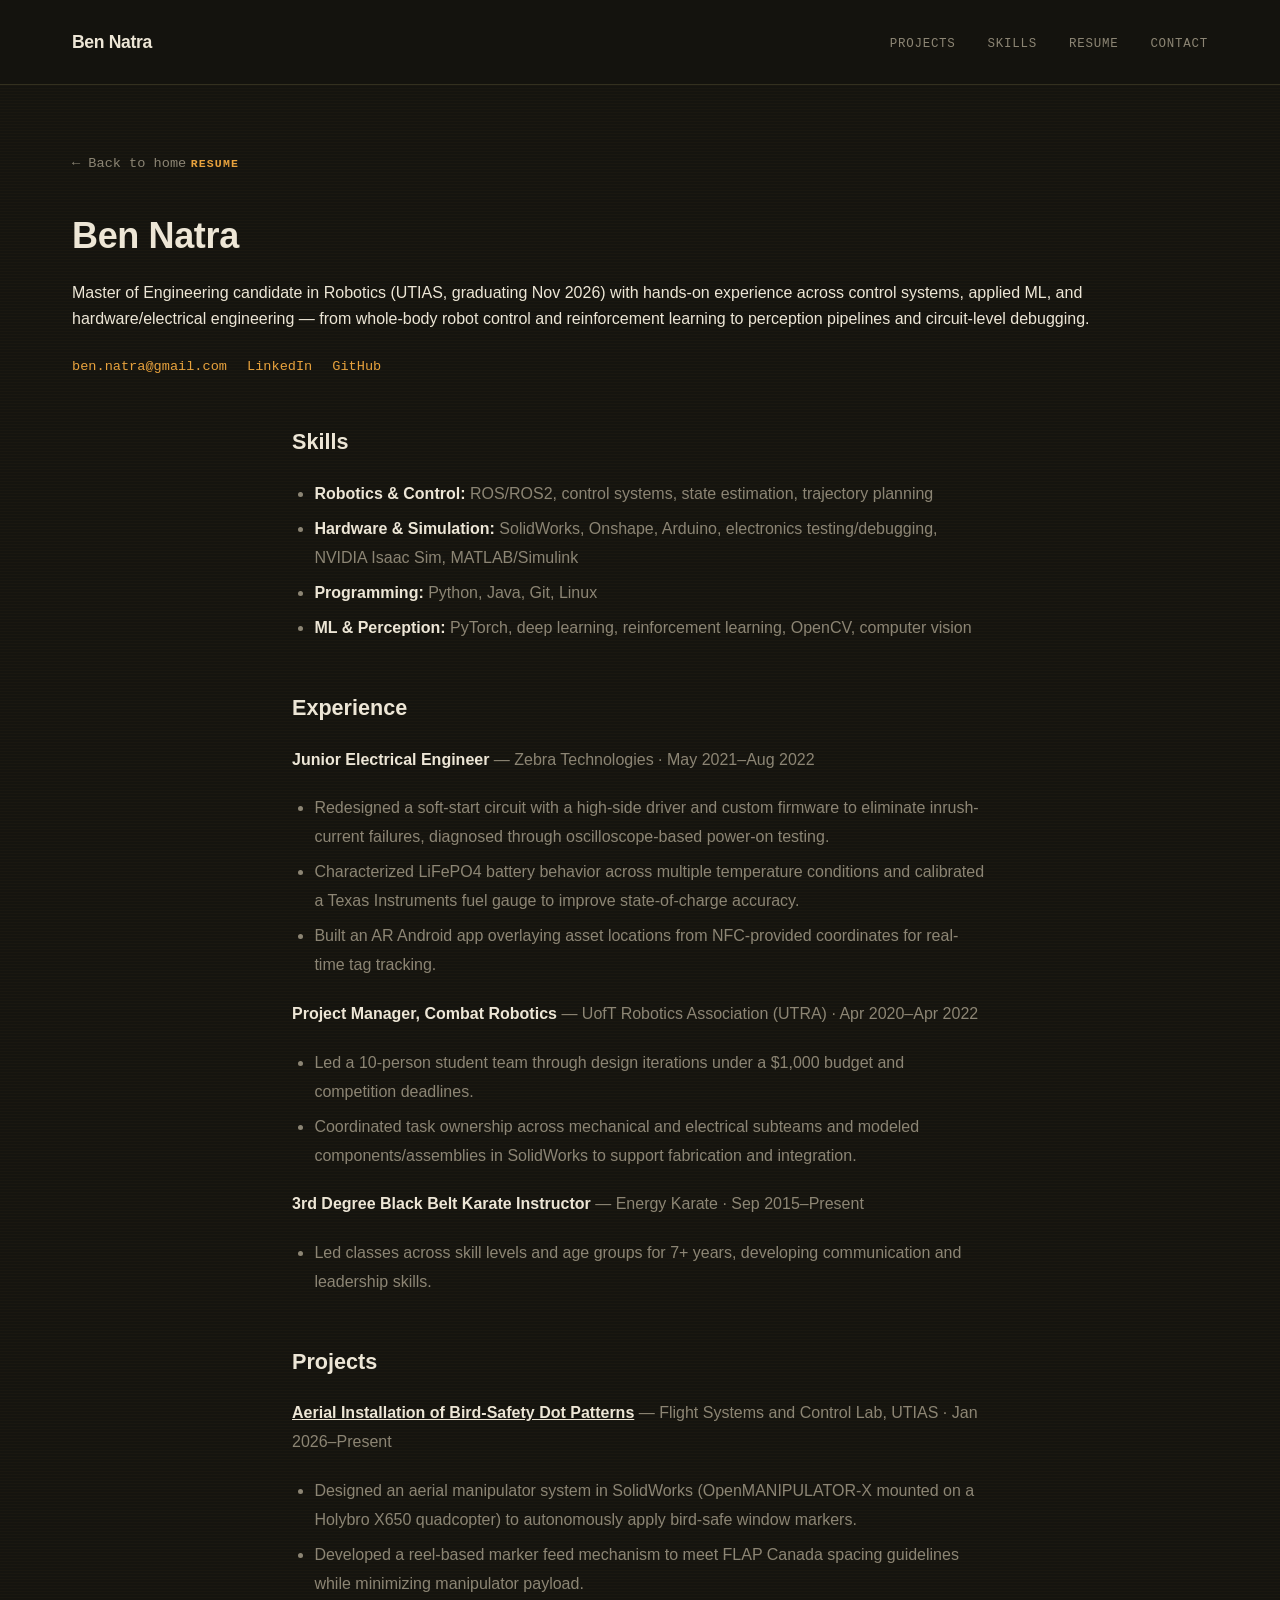
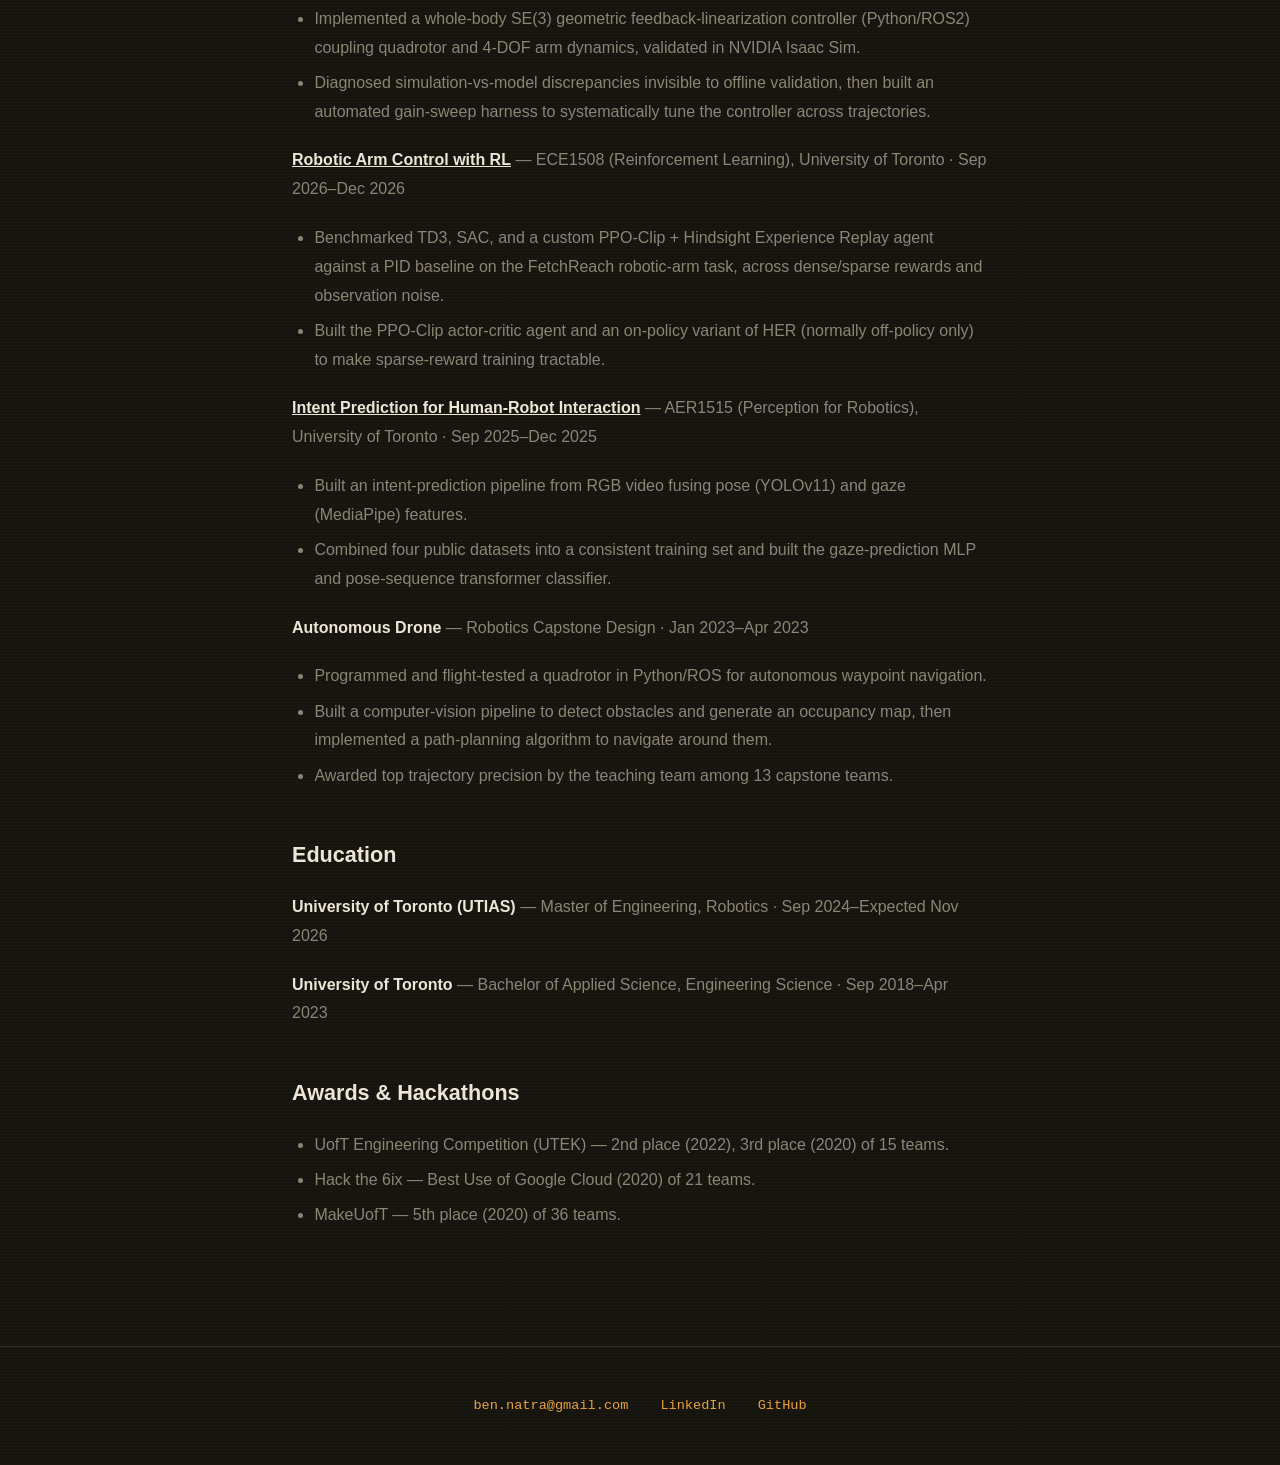
==== resume.html @ 95c32476 "added general resume page" ====
<!DOCTYPE html>
<html lang="en">
<head>
    <meta charset="UTF-8">
    <meta name="viewport" content="width=device-width, initial-scale=1.0">
    <title>Resume — Ben Natra</title>
    <link rel="stylesheet" href="style.css">
</head>
<body>
    <header>
        <div class="container">
            <nav>
                <a href="index.html" class="logo">Ben Natra</a>
                <ul class="nav-links">
                    <li><a href="index.html#projects">Projects</a></li>
                    <li><a href="index.html#skills">Skills</a></li>
                    <li><a href="resume.html">Resume</a></li>
                    <li><a href="index.html#contact">Contact</a></li>
                </ul>
            </nav>
        </div>
    </header>

    <section class="page-header">
        <div class="container">
            <a href="index.html" class="back-link">&larr; Back to home</a>
            <span class="project-tag">Resume</span>
            <h1>Ben Natra</h1>
            <p>Master of Engineering candidate in Robotics (UTIAS, graduating Nov 2026) with hands-on experience across control systems, applied ML, and hardware/electrical engineering &mdash; from whole-body robot control and reinforcement learning to perception pipelines and circuit-level debugging.</p>
            <div class="project-links">
                <a href="mailto:ben.natra@gmail.com">ben.natra@gmail.com</a>
                <a href="https://www.linkedin.com/in/ben-natra-1a329717a/">LinkedIn</a>
                <a href="https://github.com/BenNatIh">GitHub</a>
            </div>
        </div>
    </section>

    <section class="container prose">
        <h2>Skills</h2>
        <ul>
            <li><strong>Robotics &amp; Control:</strong> ROS/ROS2, control systems, state estimation, trajectory planning</li>
            <li><strong>Hardware &amp; Simulation:</strong> SolidWorks, Onshape, Arduino, electronics testing/debugging, NVIDIA Isaac Sim, MATLAB/Simulink</li>
            <li><strong>Programming:</strong> Python, Java, Git, Linux</li>
            <li><strong>ML &amp; Perception:</strong> PyTorch, deep learning, reinforcement learning, OpenCV, computer vision</li>
        </ul>

        <h2>Experience</h2>
        <p><strong>Junior Electrical Engineer</strong> &mdash; Zebra Technologies &middot; May 2021&ndash;Aug 2022</p>
        <ul>
            <li>Redesigned a soft-start circuit with a high-side driver and custom firmware to eliminate inrush-current failures, diagnosed through oscilloscope-based power-on testing.</li>
            <li>Characterized LiFePO4 battery behavior across multiple temperature conditions and calibrated a Texas Instruments fuel gauge to improve state-of-charge accuracy.</li>
            <li>Built an AR Android app overlaying asset locations from NFC-provided coordinates for real-time tag tracking.</li>
        </ul>

        <p><strong>Project Manager, Combat Robotics</strong> &mdash; UofT Robotics Association (UTRA) &middot; Apr 2020&ndash;Apr 2022</p>
        <ul>
            <li>Led a 10-person student team through design iterations under a $1,000 budget and competition deadlines.</li>
            <li>Coordinated task ownership across mechanical and electrical subteams and modeled components/assemblies in SolidWorks to support fabrication and integration.</li>
        </ul>

        <p><strong>3rd Degree Black Belt Karate Instructor</strong> &mdash; Energy Karate &middot; Sep 2015&ndash;Present</p>
        <ul>
            <li>Led classes across skill levels and age groups for 7+ years, developing communication and leadership skills.</li>
        </ul>

        <h2>Projects</h2>
        <p><strong><a href="projects/aerial-manipulator.html">Aerial Installation of Bird-Safety Dot Patterns</a></strong> &mdash; Flight Systems and Control Lab, UTIAS &middot; Jan 2026&ndash;Present</p>
        <ul>
            <li>Designed an aerial manipulator system in SolidWorks (OpenMANIPULATOR-X mounted on a Holybro X650 quadcopter) to autonomously apply bird-safe window markers.</li>
            <li>Developed a reel-based marker feed mechanism to meet FLAP Canada spacing guidelines while minimizing manipulator payload.</li>
            <li>Implemented a whole-body SE(3) geometric feedback-linearization controller (Python/ROS2) coupling quadrotor and 4-DOF arm dynamics, validated in NVIDIA Isaac Sim.</li>
            <li>Diagnosed simulation-vs-model discrepancies invisible to offline validation, then built an automated gain-sweep harness to systematically tune the controller across trajectories.</li>
        </ul>

        <p><strong><a href="projects/robotic-arm-rl.html">Robotic Arm Control with RL</a></strong> &mdash; ECE1508 (Reinforcement Learning), University of Toronto &middot; Sep 2026&ndash;Dec 2026</p>
        <ul>
            <li>Benchmarked TD3, SAC, and a custom PPO-Clip + Hindsight Experience Replay agent against a PID baseline on the FetchReach robotic-arm task, across dense/sparse rewards and observation noise.</li>
            <li>Built the PPO-Clip actor-critic agent and an on-policy variant of HER (normally off-policy only) to make sparse-reward training tractable.</li>
        </ul>

        <p><strong><a href="projects/hri-intent-prediction.html">Intent Prediction for Human-Robot Interaction</a></strong> &mdash; AER1515 (Perception for Robotics), University of Toronto &middot; Sep 2025&ndash;Dec 2025</p>
        <ul>
            <li>Built an intent-prediction pipeline from RGB video fusing pose (YOLOv11) and gaze (MediaPipe) features.</li>
            <li>Combined four public datasets into a consistent training set and built the gaze-prediction MLP and pose-sequence transformer classifier.</li>
        </ul>

        <p><strong>Autonomous Drone</strong> &mdash; Robotics Capstone Design &middot; Jan 2023&ndash;Apr 2023</p>
        <ul>
            <li>Programmed and flight-tested a quadrotor in Python/ROS for autonomous waypoint navigation.</li>
            <li>Built a computer-vision pipeline to detect obstacles and generate an occupancy map, then implemented a path-planning algorithm to navigate around them.</li>
            <li>Awarded top trajectory precision by the teaching team among 13 capstone teams.</li>
        </ul>

        <h2>Education</h2>
        <p><strong>University of Toronto (UTIAS)</strong> &mdash; Master of Engineering, Robotics &middot; Sep 2024&ndash;Expected Nov 2026</p>
        <p><strong>University of Toronto</strong> &mdash; Bachelor of Applied Science, Engineering Science &middot; Sep 2018&ndash;Apr 2023</p>

        <h2>Awards &amp; Hackathons</h2>
        <ul>
            <li>UofT Engineering Competition (UTEK) &mdash; 2nd place (2022), 3rd place (2020) of 15 teams.</li>
            <li>Hack the 6ix &mdash; Best Use of Google Cloud (2020) of 21 teams.</li>
            <li>MakeUofT &mdash; 5th place (2020) of 36 teams.</li>
        </ul>
    </section>

    <footer>
        <div class="container">
            <div class="footer-links">
                <a href="mailto:ben.natra@gmail.com">ben.natra@gmail.com</a>
                <a href="https://www.linkedin.com/in/ben-natra-1a329717a/">LinkedIn</a>
                <a href="https://github.com/BenNatIh">GitHub</a>
            </div>
        </div>
    </footer>
</body>
</html>
---- style.css ----
* {
    margin: 0;
    padding: 0;
    box-sizing: border-box;
}

:root {
    --bg: #15140f;
    --panel: #1d1b14;
    --text: #ede6d6;
    --text-muted: #8c8574;
    --accent: #e8a23d;
    --accent-dark: #c98a2e;
    --border: #33301f;
    --mono: ui-monospace, 'SF Mono', 'Cascadia Code', Consolas, 'Courier New', monospace;
    --sans: -apple-system, BlinkMacSystemFont, 'Segoe UI', Roboto, 'Helvetica Neue', sans-serif;
}

body {
    font-family: var(--sans);
    background-color: var(--bg);
    background-image: repeating-linear-gradient(0deg, rgba(232, 162, 61, 0.025) 0px, rgba(232, 162, 61, 0.025) 1px, transparent 1px, transparent 3px);
    color: var(--text);
    line-height: 1.6;
}

a {
    color: inherit;
}

#projects,
#skills,
#contact {
    scroll-margin-top: 100px;
}

/* Navigation & Hero */
header {
    border-bottom: 1px solid var(--border);
    padding: 1.75rem 0;
    position: sticky;
    top: 0;
    background: rgba(21, 20, 15, 0.92);
    backdrop-filter: blur(10px);
    z-index: 100;
}

.container {
    max-width: 1200px;
    margin: 0 auto;
    padding: 0 2rem;
}

nav {
    display: flex;
    justify-content: space-between;
    align-items: center;
}

.logo {
    font-size: 1.1rem;
    font-weight: 800;
    letter-spacing: -0.02em;
    text-decoration: none;
    color: var(--text);
}

.nav-links {
    display: flex;
    gap: 2rem;
    list-style: none;
}

.nav-links a {
    color: var(--text-muted);
    text-decoration: none;
    font-family: var(--mono);
    font-size: 0.78rem;
    letter-spacing: 0.06em;
    text-transform: uppercase;
    transition: color 0.2s;
}

.nav-links a:hover {
    color: var(--accent);
}

/* Hero section */
.hero {
    padding: 5.5rem 0 6rem;
    border-bottom: 1px solid var(--border);
}

.hero h1 {
    font-size: 3.25rem;
    font-weight: 800;
    line-height: 1.08;
    letter-spacing: -0.02em;
    margin-bottom: 1rem;
    max-width: 14ch;
}

.hero .accent {
    color: var(--accent);
}

.hero p {
    font-size: 1.1rem;
    color: var(--text-muted);
    max-width: 560px;
    margin-bottom: 2rem;
}

.hero-contact {
    display: flex;
    gap: 1.5rem;
    flex-wrap: wrap;
    margin-bottom: 2rem;
    font-family: var(--mono);
    font-size: 0.85rem;
}

.hero-contact a {
    color: var(--text-muted);
    text-decoration: none;
    display: inline-flex;
    align-items: center;
    gap: 0.4rem;
    transition: color 0.2s;
}

.hero-contact a:hover {
    color: var(--accent);
}

.cta-buttons {
    display: flex;
    gap: 1rem;
    flex-wrap: wrap;
}

.btn {
    padding: 0.75rem 1.5rem;
    border-radius: 3px;
    text-decoration: none;
    font-weight: 600;
    font-size: 0.95rem;
    transition: all 0.2s;
    border: 1px solid var(--border);
    cursor: pointer;
}

.btn-primary {
    background: var(--accent);
    color: var(--bg);
    border-color: var(--accent);
}

.btn-primary:hover {
    background: var(--accent-dark);
    border-color: var(--accent-dark);
}

.btn-secondary {
    background: transparent;
    color: var(--text);
}

.btn-secondary:hover {
    border-color: var(--accent);
    color: var(--accent);
}

/* Projects section */
.projects {
    padding: 6rem 0;
}

.section-title {
    font-size: 1.75rem;
    font-weight: 800;
    letter-spacing: -0.01em;
    margin-bottom: 3rem;
    position: relative;
    padding-left: 1rem;
}

.section-title::before {
    content: '';
    position: absolute;
    width: 3px;
    height: 1.7rem;
    background: var(--accent);
    left: 0;
    top: 0.15rem;
}

.projects-grid {
    display: grid;
    gap: 2rem;
    grid-template-columns: repeat(auto-fit, minmax(500px, 1fr));
}

.project-card {
    position: relative;
    border: 1px solid var(--border);
    border-top: 2px solid var(--accent);
    border-radius: 3px;
    overflow: hidden;
    transition: all 0.2s;
    background: var(--panel);
}

.project-card:hover {
    border-color: var(--accent);
    box-shadow: 0 0 0 1px rgba(232, 162, 61, 0.25);
}

.project-card .card-link {
    position: absolute;
    inset: 0;
    z-index: 1;
}

.project-card .project-links,
.project-card .card-link-exempt {
    position: relative;
    z-index: 2;
}

.project-image {
    width: 100%;
    height: 250px;
    background: linear-gradient(135deg, #201e15, #15140f);
    display: flex;
    align-items: center;
    justify-content: center;
    font-size: 3rem;
    overflow: hidden;
}

.project-image img,
.project-image video {
    width: 100%;
    height: 100%;
    object-fit: cover;
}

.project-content {
    padding: 2rem;
}

.project-tag {
    display: inline-block;
    font-family: var(--mono);
    color: var(--accent);
    padding: 0;
    font-size: 0.72rem;
    font-weight: 600;
    margin-bottom: 0.9rem;
    text-transform: uppercase;
    letter-spacing: 0.1em;
}

.project-title {
    font-size: 1.4rem;
    font-weight: 700;
    letter-spacing: -0.01em;
    margin-bottom: 0.75rem;
}

.project-description {
    color: var(--text-muted);
    margin-bottom: 1.5rem;
    line-height: 1.7;
}

.project-tech {
    display: flex;
    flex-wrap: wrap;
    gap: 0.5rem;
    margin-bottom: 1.5rem;
}

.tech-badge {
    font-family: var(--mono);
    background: rgba(232, 162, 61, 0.08);
    border: 1px solid rgba(232, 162, 61, 0.3);
    color: var(--accent);
    padding: 0.3rem 0.6rem;
    border-radius: 2px;
    font-size: 0.72rem;
    letter-spacing: 0.02em;
}

.project-links {
    display: flex;
    gap: 1.25rem;
}

.project-links a {
    color: var(--accent);
    text-decoration: none;
    font-family: var(--mono);
    font-size: 0.85rem;
    font-weight: 500;
    transition: color 0.2s;
}

.project-links a:hover {
    color: var(--accent-dark);
    text-decoration: underline;
}

/* Skills section */
.skills {
    padding: 6rem 0;
    border-top: 1px solid var(--border);
}

.skills-grid {
    display: grid;
    gap: 2rem;
    grid-template-columns: repeat(auto-fit, minmax(250px, 1fr));
}

.skill-category h3 {
    font-family: var(--mono);
    color: var(--accent);
    margin-bottom: 1rem;
    font-size: 0.85rem;
    text-transform: uppercase;
    letter-spacing: 0.08em;
}

.skill-list {
    list-style: none;
    display: flex;
    flex-wrap: wrap;
    gap: 0.6rem;
}

.skill-item {
    font-family: var(--mono);
    background: rgba(232, 162, 61, 0.06);
    border: 1px solid rgba(232, 162, 61, 0.25);
    color: var(--text);
    padding: 0.45rem 0.85rem;
    border-radius: 2px;
    font-size: 0.82rem;
}

/* Footer */
footer {
    border-top: 1px solid var(--border);
    padding: 3rem 0;
    color: var(--text-muted);
    text-align: center;
}

.footer-info {
    display: grid;
    grid-template-columns: repeat(auto-fit, minmax(220px, 1fr));
    gap: 2rem;
    text-align: left;
    padding-bottom: 2rem;
    margin-bottom: 2rem;
    border-bottom: 1px solid var(--border);
}

.footer-info-label {
    font-family: var(--mono);
    font-size: 0.72rem;
    text-transform: uppercase;
    letter-spacing: 0.1em;
    color: var(--accent);
    margin-bottom: 0.6rem;
}

.footer-info-value {
    font-family: var(--mono);
    font-size: 0.82rem;
    line-height: 1.8;
    color: var(--text-muted);
}

.footer-links {
    display: flex;
    justify-content: center;
    gap: 2rem;
    font-family: var(--mono);
    font-size: 0.85rem;
}

.footer-links a {
    color: var(--accent);
    text-decoration: none;
}

.footer-links a:hover {
    color: var(--accent-dark);
}

/* Project detail pages */
.page-header {
    padding: 4rem 0 3rem;
}

.back-link {
    display: inline-flex;
    align-items: center;
    gap: 0.5rem;
    color: var(--text-muted);
    text-decoration: none;
    font-family: var(--mono);
    font-size: 0.85rem;
    margin-bottom: 2rem;
    transition: color 0.2s;
}

.back-link:hover {
    color: var(--accent);
}

.page-header h1 {
    font-size: 2.25rem;
    font-weight: 800;
    letter-spacing: -0.01em;
    margin-bottom: 1rem;
}

.page-header .project-tag {
    margin-bottom: 1rem;
}

.page-header .project-links {
    margin-top: 1.5rem;
}

.prose {
    padding-bottom: 6rem;
    max-width: 760px;
}

.prose h2 {
    font-size: 1.35rem;
    font-weight: 700;
    margin: 3rem 0 1.25rem;
    color: var(--text);
}

.prose h2:first-child {
    margin-top: 0;
}

.prose p {
    color: var(--text-muted);
    margin-bottom: 1.25rem;
    line-height: 1.8;
}

.prose ul, .prose ol {
    color: var(--text-muted);
    margin-bottom: 1.25rem;
    padding-left: 1.4rem;
    line-height: 1.8;
}

.prose li {
    margin-bottom: 0.4rem;
}

.prose strong {
    color: var(--text);
}

.prose video, .prose img {
    width: 100%;
    border-radius: 3px;
    border: 1px solid var(--border);
    margin-bottom: 1.25rem;
}

.prose table {
    width: 100%;
    border-collapse: collapse;
    margin-bottom: 1.5rem;
    font-size: 0.88rem;
    font-variant-numeric: tabular-nums;
}

.prose th, .prose td {
    text-align: left;
    padding: 0.6rem 0.8rem;
    border: 1px solid var(--border);
}

.prose th {
    font-family: var(--mono);
    font-size: 0.78rem;
    text-transform: uppercase;
    letter-spacing: 0.04em;
    color: var(--accent);
    background: rgba(232, 162, 61, 0.06);
}

.prose td {
    color: var(--text-muted);
}

/* Responsive */
@media (max-width: 768px) {
    .hero h1 {
        font-size: 2.25rem;
        max-width: none;
    }

    .projects-grid {
        grid-template-columns: 1fr;
    }

    .nav-links {
        gap: 1rem;
    }

    .section-title {
        font-size: 1.4rem;
    }

    .page-header h1 {
        font-size: 1.75rem;
    }
}

@media (prefers-reduced-motion: reduce) {
    * {
        transition: none !important;
        animation: none !important;
    }
}
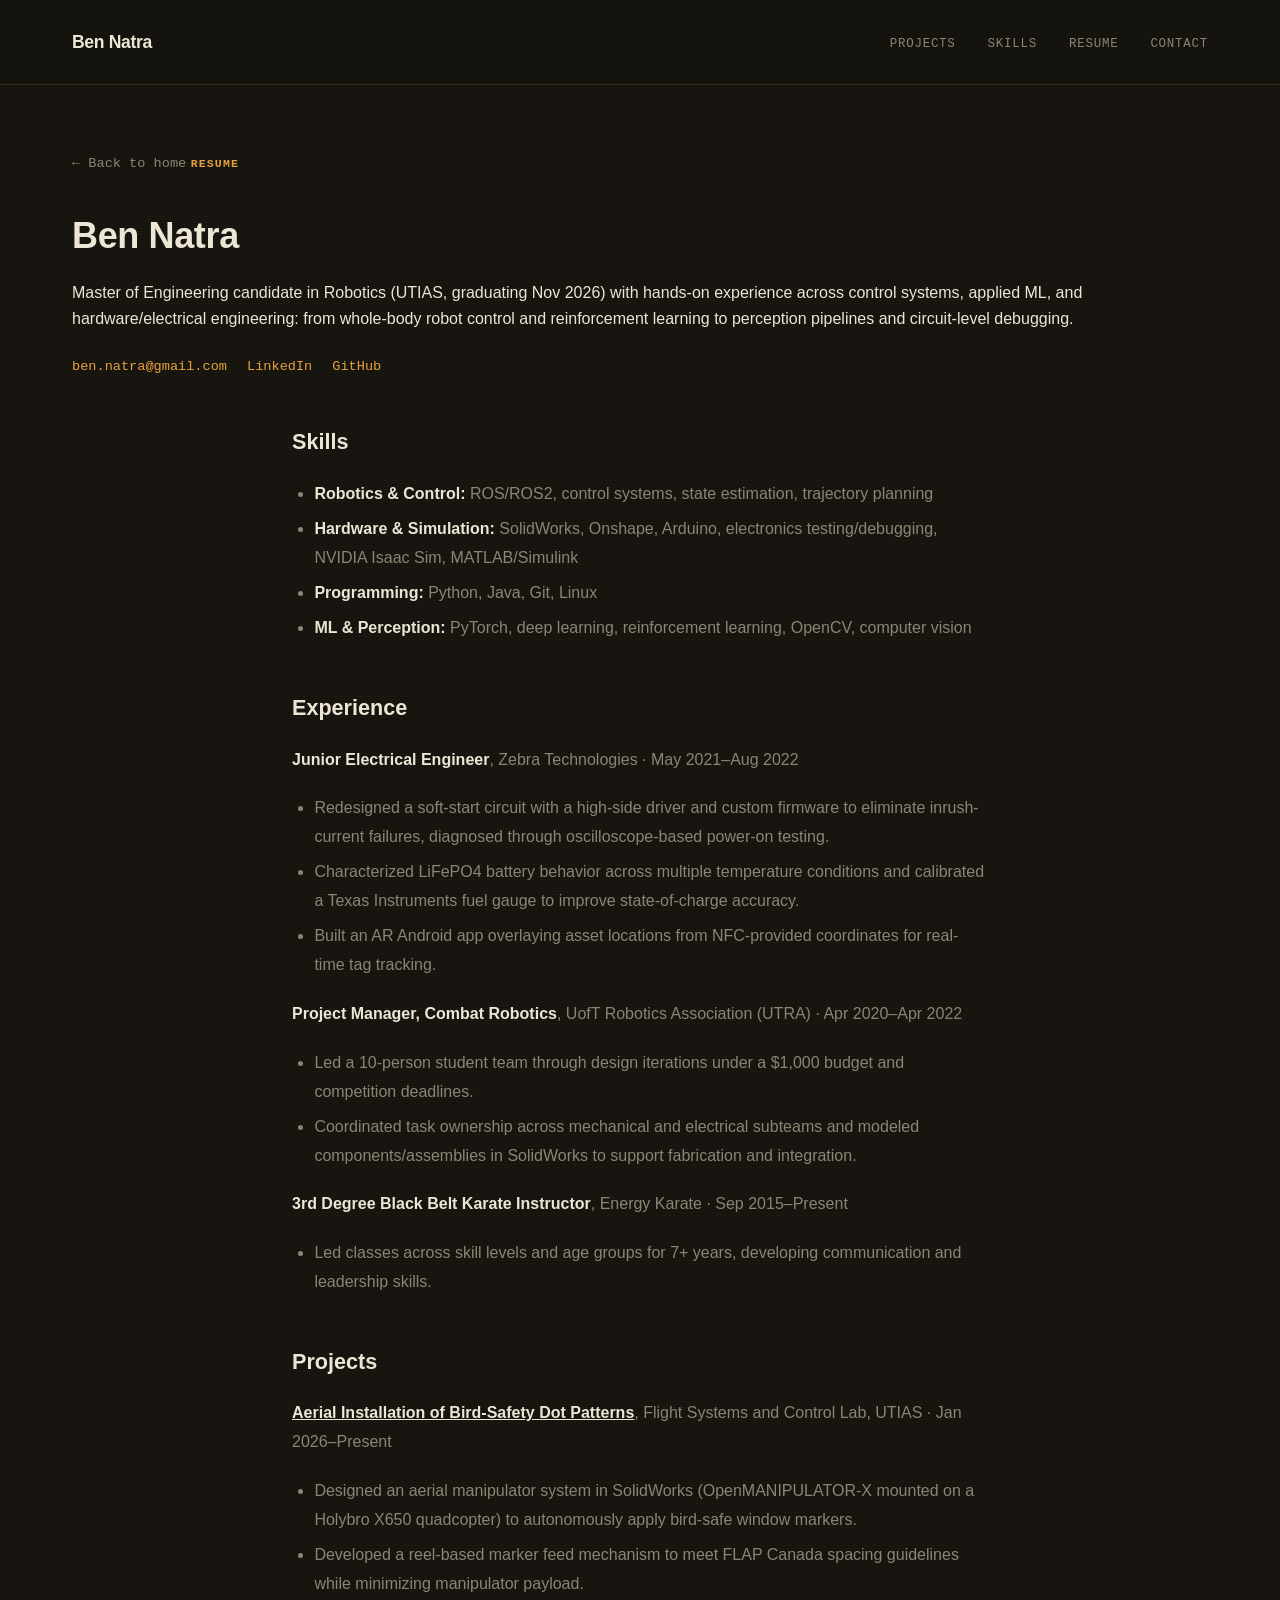
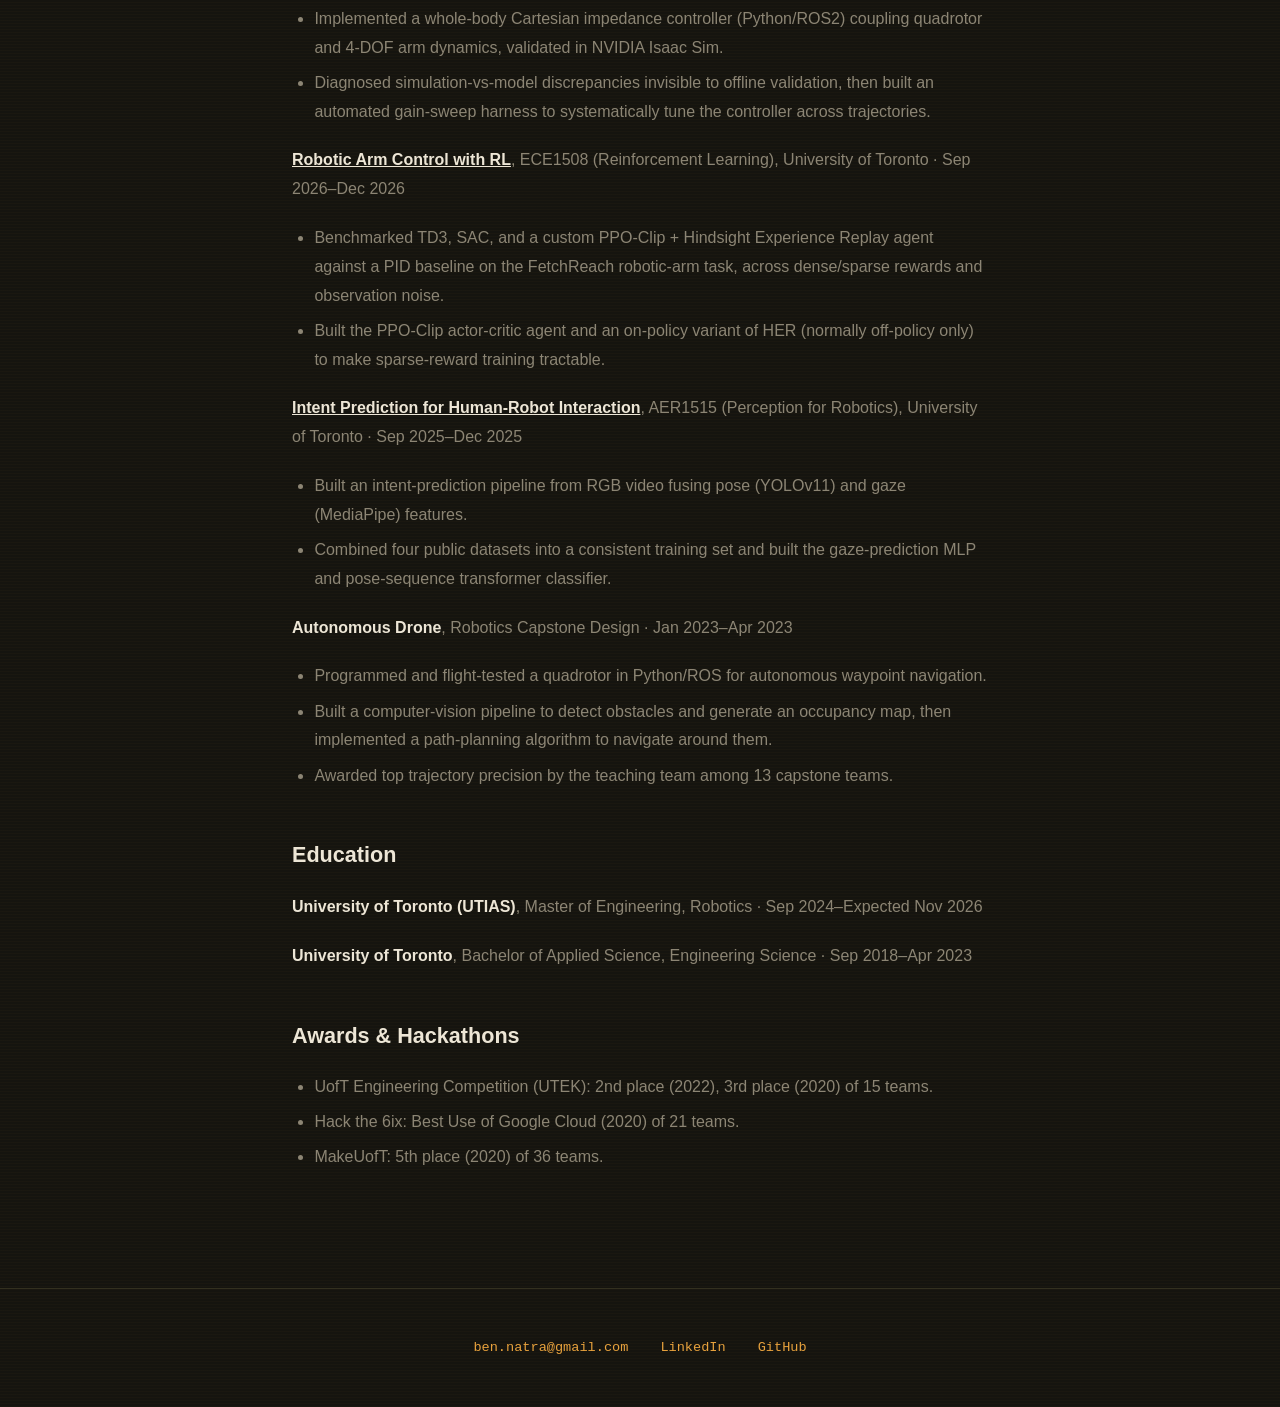
==== commit 1ea67327: "some minor changes to phrasing" ====
--- a/resume.html
+++ b/resume.html
@@ -3,7 +3,7 @@
 <head>
     <meta charset="UTF-8">
     <meta name="viewport" content="width=device-width, initial-scale=1.0">
-    <title>Resume — Ben Natra</title>
+    <title>Resume | Ben Natra</title>
     <link rel="stylesheet" href="style.css">
 </head>
 <body>
@@ -26,7 +26,7 @@
             <a href="index.html" class="back-link">&larr; Back to home</a>
             <span class="project-tag">Resume</span>
             <h1>Ben Natra</h1>
-            <p>Master of Engineering candidate in Robotics (UTIAS, graduating Nov 2026) with hands-on experience across control systems, applied ML, and hardware/electrical engineering &mdash; from whole-body robot control and reinforcement learning to perception pipelines and circuit-level debugging.</p>
+            <p>Master of Engineering candidate in Robotics (UTIAS, graduating Nov 2026) with hands-on experience across control systems, applied ML, and hardware/electrical engineering: from whole-body robot control and reinforcement learning to perception pipelines and circuit-level debugging.</p>
             <div class="project-links">
                 <a href="mailto:ben.natra@gmail.com">ben.natra@gmail.com</a>
                 <a href="https://www.linkedin.com/in/ben-natra-1a329717a/">LinkedIn</a>
@@ -45,46 +45,46 @@
         </ul>
 
         <h2>Experience</h2>
-        <p><strong>Junior Electrical Engineer</strong> &mdash; Zebra Technologies &middot; May 2021&ndash;Aug 2022</p>
+        <p><strong>Junior Electrical Engineer</strong>, Zebra Technologies &middot; May 2021&ndash;Aug 2022</p>
         <ul>
             <li>Redesigned a soft-start circuit with a high-side driver and custom firmware to eliminate inrush-current failures, diagnosed through oscilloscope-based power-on testing.</li>
             <li>Characterized LiFePO4 battery behavior across multiple temperature conditions and calibrated a Texas Instruments fuel gauge to improve state-of-charge accuracy.</li>
             <li>Built an AR Android app overlaying asset locations from NFC-provided coordinates for real-time tag tracking.</li>
         </ul>
 
-        <p><strong>Project Manager, Combat Robotics</strong> &mdash; UofT Robotics Association (UTRA) &middot; Apr 2020&ndash;Apr 2022</p>
+        <p><strong>Project Manager, Combat Robotics</strong>, UofT Robotics Association (UTRA) &middot; Apr 2020&ndash;Apr 2022</p>
         <ul>
             <li>Led a 10-person student team through design iterations under a $1,000 budget and competition deadlines.</li>
             <li>Coordinated task ownership across mechanical and electrical subteams and modeled components/assemblies in SolidWorks to support fabrication and integration.</li>
         </ul>
 
-        <p><strong>3rd Degree Black Belt Karate Instructor</strong> &mdash; Energy Karate &middot; Sep 2015&ndash;Present</p>
+        <p><strong>3rd Degree Black Belt Karate Instructor</strong>, Energy Karate &middot; Sep 2015&ndash;Present</p>
         <ul>
             <li>Led classes across skill levels and age groups for 7+ years, developing communication and leadership skills.</li>
         </ul>
 
         <h2>Projects</h2>
-        <p><strong><a href="projects/aerial-manipulator.html">Aerial Installation of Bird-Safety Dot Patterns</a></strong> &mdash; Flight Systems and Control Lab, UTIAS &middot; Jan 2026&ndash;Present</p>
+        <p><strong><a href="projects/aerial-manipulator.html">Aerial Installation of Bird-Safety Dot Patterns</a></strong>, Flight Systems and Control Lab, UTIAS &middot; Jan 2026&ndash;Present</p>
         <ul>
             <li>Designed an aerial manipulator system in SolidWorks (OpenMANIPULATOR-X mounted on a Holybro X650 quadcopter) to autonomously apply bird-safe window markers.</li>
             <li>Developed a reel-based marker feed mechanism to meet FLAP Canada spacing guidelines while minimizing manipulator payload.</li>
-            <li>Implemented a whole-body SE(3) geometric feedback-linearization controller (Python/ROS2) coupling quadrotor and 4-DOF arm dynamics, validated in NVIDIA Isaac Sim.</li>
+            <li>Implemented a whole-body Cartesian impedance controller (Python/ROS2) coupling quadrotor and 4-DOF arm dynamics, validated in NVIDIA Isaac Sim.</li>
             <li>Diagnosed simulation-vs-model discrepancies invisible to offline validation, then built an automated gain-sweep harness to systematically tune the controller across trajectories.</li>
         </ul>
 
-        <p><strong><a href="projects/robotic-arm-rl.html">Robotic Arm Control with RL</a></strong> &mdash; ECE1508 (Reinforcement Learning), University of Toronto &middot; Sep 2026&ndash;Dec 2026</p>
+        <p><strong><a href="projects/robotic-arm-rl.html">Robotic Arm Control with RL</a></strong>, ECE1508 (Reinforcement Learning), University of Toronto &middot; Sep 2026&ndash;Dec 2026</p>
         <ul>
             <li>Benchmarked TD3, SAC, and a custom PPO-Clip + Hindsight Experience Replay agent against a PID baseline on the FetchReach robotic-arm task, across dense/sparse rewards and observation noise.</li>
             <li>Built the PPO-Clip actor-critic agent and an on-policy variant of HER (normally off-policy only) to make sparse-reward training tractable.</li>
         </ul>
 
-        <p><strong><a href="projects/hri-intent-prediction.html">Intent Prediction for Human-Robot Interaction</a></strong> &mdash; AER1515 (Perception for Robotics), University of Toronto &middot; Sep 2025&ndash;Dec 2025</p>
+        <p><strong><a href="projects/hri-intent-prediction.html">Intent Prediction for Human-Robot Interaction</a></strong>, AER1515 (Perception for Robotics), University of Toronto &middot; Sep 2025&ndash;Dec 2025</p>
         <ul>
             <li>Built an intent-prediction pipeline from RGB video fusing pose (YOLOv11) and gaze (MediaPipe) features.</li>
             <li>Combined four public datasets into a consistent training set and built the gaze-prediction MLP and pose-sequence transformer classifier.</li>
         </ul>
 
-        <p><strong>Autonomous Drone</strong> &mdash; Robotics Capstone Design &middot; Jan 2023&ndash;Apr 2023</p>
+        <p><strong>Autonomous Drone</strong>, Robotics Capstone Design &middot; Jan 2023&ndash;Apr 2023</p>
         <ul>
             <li>Programmed and flight-tested a quadrotor in Python/ROS for autonomous waypoint navigation.</li>
             <li>Built a computer-vision pipeline to detect obstacles and generate an occupancy map, then implemented a path-planning algorithm to navigate around them.</li>
@@ -92,14 +92,14 @@
         </ul>
 
         <h2>Education</h2>
-        <p><strong>University of Toronto (UTIAS)</strong> &mdash; Master of Engineering, Robotics &middot; Sep 2024&ndash;Expected Nov 2026</p>
-        <p><strong>University of Toronto</strong> &mdash; Bachelor of Applied Science, Engineering Science &middot; Sep 2018&ndash;Apr 2023</p>
+        <p><strong>University of Toronto (UTIAS)</strong>, Master of Engineering, Robotics &middot; Sep 2024&ndash;Expected Nov 2026</p>
+        <p><strong>University of Toronto</strong>, Bachelor of Applied Science, Engineering Science &middot; Sep 2018&ndash;Apr 2023</p>
 
         <h2>Awards &amp; Hackathons</h2>
         <ul>
-            <li>UofT Engineering Competition (UTEK) &mdash; 2nd place (2022), 3rd place (2020) of 15 teams.</li>
-            <li>Hack the 6ix &mdash; Best Use of Google Cloud (2020) of 21 teams.</li>
-            <li>MakeUofT &mdash; 5th place (2020) of 36 teams.</li>
+            <li>UofT Engineering Competition (UTEK): 2nd place (2022), 3rd place (2020) of 15 teams.</li>
+            <li>Hack the 6ix: Best Use of Google Cloud (2020) of 21 teams.</li>
+            <li>MakeUofT: 5th place (2020) of 36 teams.</li>
         </ul>
     </section>
 
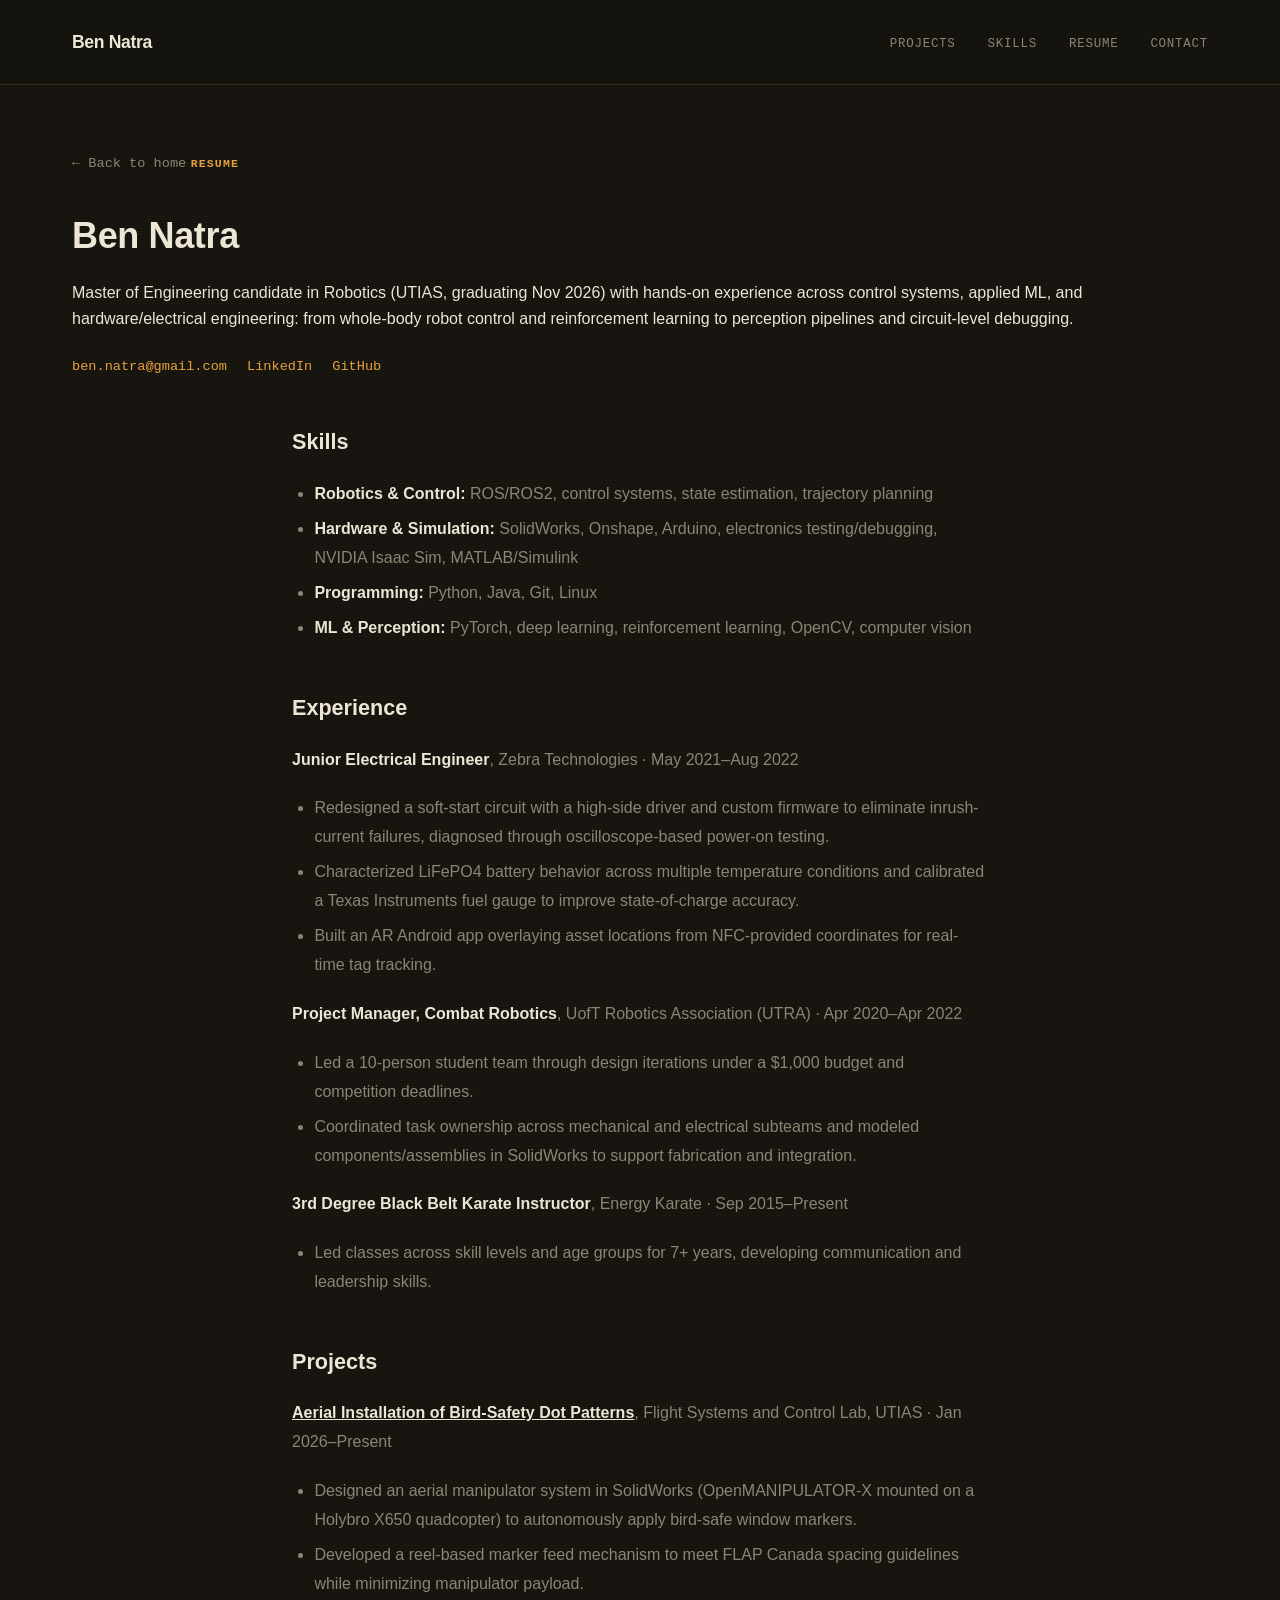
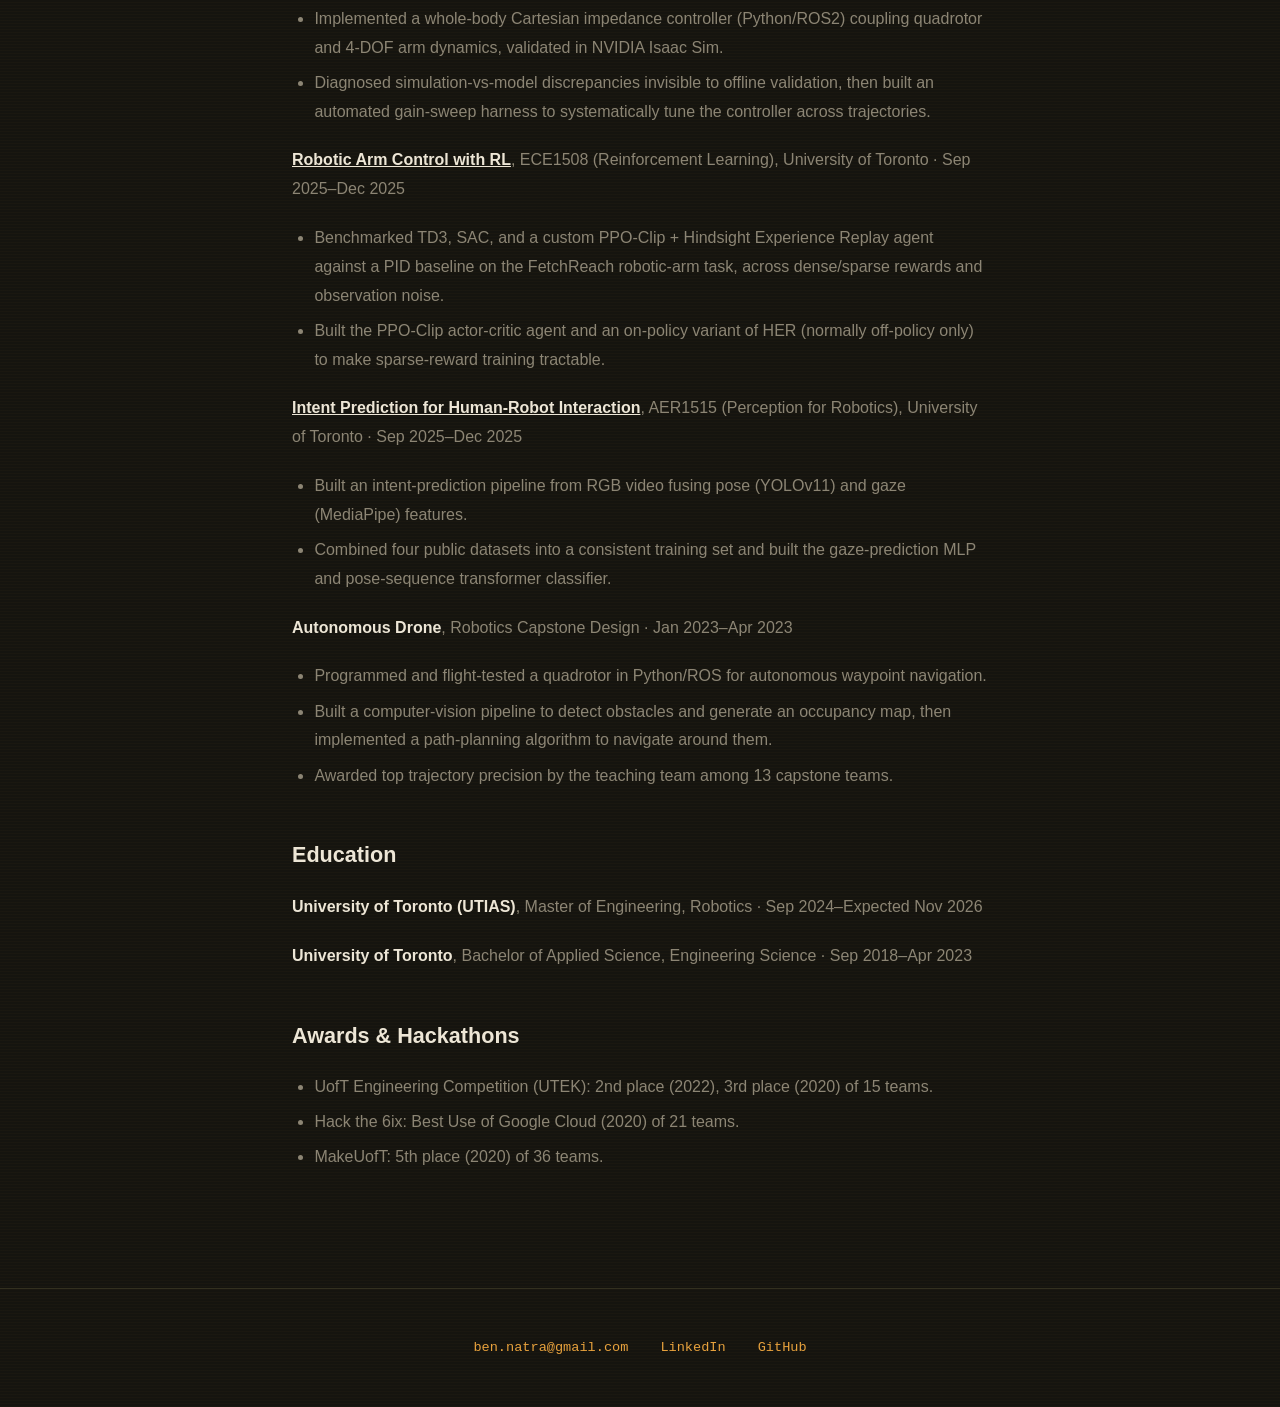
==== commit aa03920a: "date fixes" ====
--- a/resume.html
+++ b/resume.html
@@ -72,7 +72,7 @@
             <li>Diagnosed simulation-vs-model discrepancies invisible to offline validation, then built an automated gain-sweep harness to systematically tune the controller across trajectories.</li>
         </ul>
 
-        <p><strong><a href="projects/robotic-arm-rl.html">Robotic Arm Control with RL</a></strong>, ECE1508 (Reinforcement Learning), University of Toronto &middot; Sep 2026&ndash;Dec 2026</p>
+        <p><strong><a href="projects/robotic-arm-rl.html">Robotic Arm Control with RL</a></strong>, ECE1508 (Reinforcement Learning), University of Toronto &middot; Sep 2025&ndash;Dec 2025</p>
         <ul>
             <li>Benchmarked TD3, SAC, and a custom PPO-Clip + Hindsight Experience Replay agent against a PID baseline on the FetchReach robotic-arm task, across dense/sparse rewards and observation noise.</li>
             <li>Built the PPO-Clip actor-critic agent and an on-policy variant of HER (normally off-policy only) to make sparse-reward training tractable.</li>
